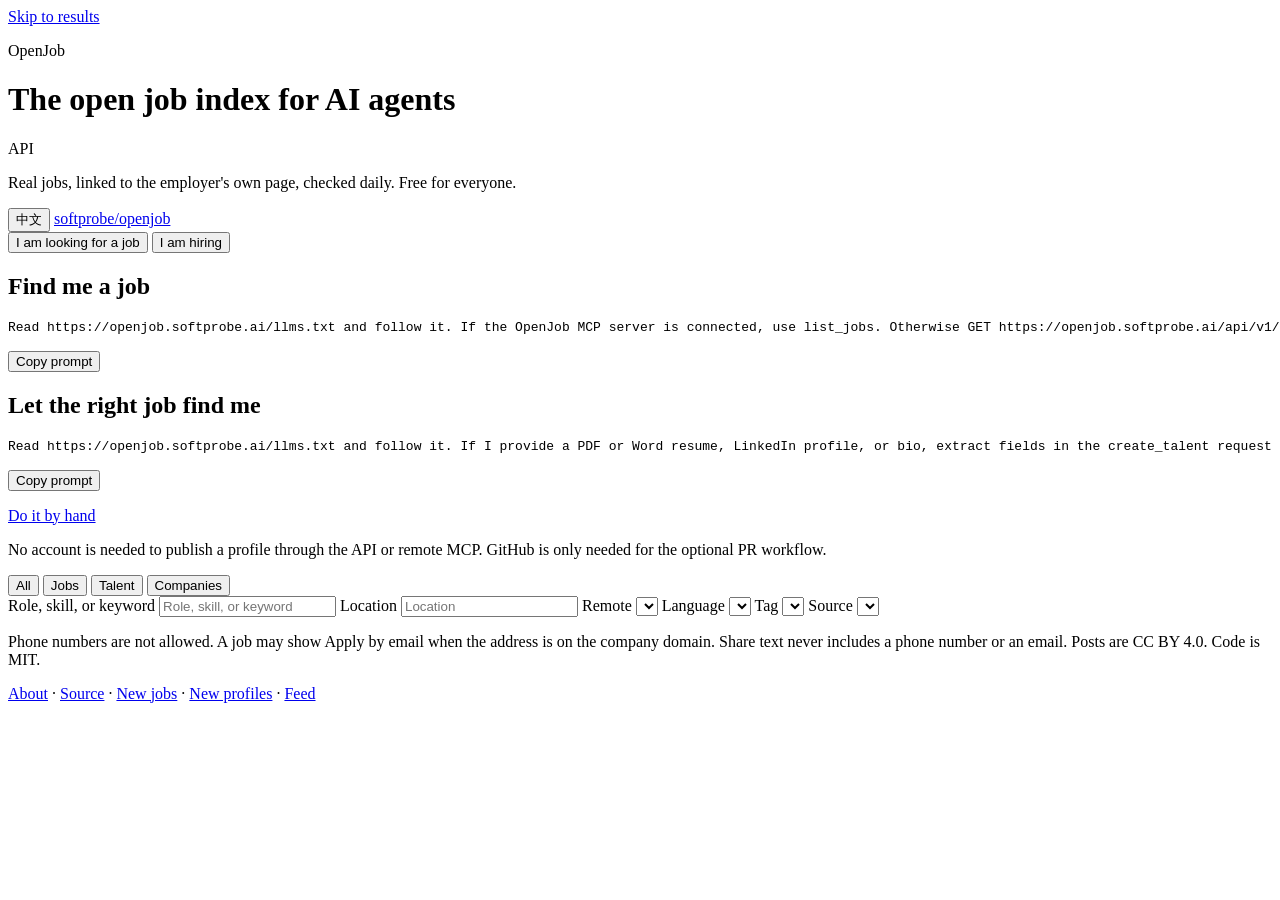
==== site/index.html @ d7b7ee78 "feat(talent): add markdown resume profiles" ====
<!DOCTYPE html>
<html lang="en">
<head>
  <meta charset="utf-8">
  <meta name="viewport" content="width=device-width, initial-scale=1">
  <title>OpenJob — the open job index for AI agents</title>
  <meta name="description" content="The open job index for AI agents. Real jobs, linked to the employer's own page, checked daily. Free for everyone.">
  <link rel="canonical" href="https://softprobe.github.io/openjob/">
  <link rel="alternate" type="application/rss+xml" title="OpenJob" href="feed.xml">
  <link rel="alternate" type="application/rss+xml" title="OpenJob jobs" href="jobs.xml">
  <link rel="alternate" type="application/rss+xml" title="OpenJob talent" href="talents.xml">
  <link rel="alternate" type="application/atom+xml" title="OpenJob" href="atom.xml">
  <link rel="alternate" type="application/atom+xml" title="OpenJob jobs" href="jobs.atom">
  <link rel="alternate" type="application/atom+xml" title="OpenJob talent" href="talents.atom">
  <link rel="alternate" type="application/feed+json" title="OpenJob" href="feed.json">
  <link rel="describedby" href="llms.txt">
  <link rel="api-catalog" href="https://openjob.softprobe.ai/.well-known/api-catalog">
  <meta property="og:type" content="website">
  <meta property="og:site_name" content="OpenJob">
  <meta property="og:title" content="OpenJob — the open job index for AI agents">
  <meta property="og:description" content="The open job index for AI agents. Real jobs, linked to the employer's own page, checked daily. Free for everyone.">
  <meta property="og:url" content="https://softprobe.github.io/openjob/">
  <!-- openjob:social -->
  <meta property="og:image" content="https://softprobe.github.io/openjob/og.png">
  <meta property="og:image:width" content="1200">
  <meta property="og:image:height" content="630">
  <meta property="og:image:alt" content="OpenJob. Open, privacy-first job board on GitHub">
  <meta name="twitter:card" content="summary_large_image">
  <meta name="twitter:image" content="https://softprobe.github.io/openjob/og.png">
  <meta name="twitter:image:alt" content="OpenJob. Open, privacy-first job board on GitHub">
  <meta name="google-site-verification" content="a2xq4xTZGnwkNdS2FSOJ9EGiUwnSmcRUcCAa2CUkiPI">
  <!-- /openjob:social -->
  <meta name="twitter:title" content="OpenJob — the open job index for AI agents">
  <meta name="twitter:description" content="The open job index for AI agents. Real jobs, linked to the employer's own page, checked daily. Free for everyone.">
  <script type="application/ld+json">{"@context":"https://schema.org","@type":"WebSite","name":"OpenJob","url":"https://softprobe.github.io/openjob/","description":"The open job index for AI agents. Real jobs, linked to the employer's own page, checked daily. Free for everyone.","publisher":{"@type":"Organization","name":"OpenJob","url":"https://softprobe.github.io/openjob/","sameAs":"https://github.com/softprobe/openjob"}}</script>
  <link rel="icon" href="data:image/svg+xml,%3Csvg xmlns='http://www.w3.org/2000/svg' viewBox='0 0 32 32'%3E%3Crect width='32' height='32' fill='%23f3efe4'/%3E%3Crect x='4' y='4' width='24' height='24' fill='none' stroke='%23b42318' stroke-width='2'/%3E%3C/svg%3E">
  <link rel="stylesheet" href="style.css">
</head>
<body>
  <a class="skip" href="#results" data-i18n="skipResults">Skip to results</a>
  <div class="wrap">
    <header class="mast">
      <div>
        <p class="kicker" id="kicker" data-i18n="kicker">OpenJob</p>
        <div class="title-row">
          <h1 data-i18n="hero">The open job index for AI agents</h1>
          <span class="stamp" aria-hidden="true">API</span>
        </div>
        <p class="deck" id="deck" data-i18n="deck">Real jobs, linked to the employer's own page, checked daily. Free for everyone.</p>
      </div>
      <div class="mast-side">
        <button type="button" id="lang" class="text-button" data-lang-toggle aria-pressed="false">中文</button>
        <a id="repo-link" href="https://github.com/softprobe/openjob">softprobe/openjob</a>
      </div>
    </header>

    <section class="prompts" id="prompts" aria-label="Choose your goal">
      <div class="audience" role="tablist" aria-label="Who are you?" data-i18n-attrs="aria-label:audienceLabel">
        <button type="button" id="looking-tab" role="tab" aria-selected="true" aria-controls="looking-panel" tabindex="0" data-audience="looking" data-i18n="looking">I am looking for a job</button>
        <button type="button" id="hiring-tab" role="tab" aria-selected="false" aria-controls="hiring-panel" tabindex="-1" data-audience="hiring" data-i18n="hiring">I am hiring</button>
      </div>
      <div class="audience-panel" id="looking-panel" role="tabpanel" aria-labelledby="looking-tab" data-audience-panel="looking">
        <div class="prompt-grid">
          <article class="prompt">
            <h2 data-i18n="findMe">Find me a job</h2>
            <pre id="prompt-find" data-prompt="find">Read https://openjob.softprobe.ai/llms.txt and follow it. If the OpenJob MCP server is connected, use list_jobs. Otherwise GET https://openjob.softprobe.ai/api/v1/jobs for a bounded page, or download the complete dataset from https://openjob.softprobe.ai/api/data/manifest.json when code execution is available. If the API is not active, GET https://openjob.softprobe.ai/index.json. Choose your own matching method; OpenJob does not rank results. Return each match with its permalink and the apply method already on that post. Do not invent an email or a phone number. Resume or bio: &lt;paste here&gt;</pre>
            <p class="agent-actions"><button type="button" class="text-button" data-copy-prompt="prompt-find" data-i18n="agentCopy">Copy prompt</button></p>
          </article>
          <article class="prompt">
            <h2 data-i18n="addMine">Let the right job find me</h2>
            <pre id="prompt-talent" data-prompt="talent">Read https://openjob.softprobe.ai/llms.txt and follow it. If I provide a PDF or Word resume, LinkedIn profile, or bio, extract fields in the create_talent request schema at https://openjob.softprobe.ai/api/openapi.json, including body_markdown with ## About, ## Experience, and ## Education sections. Put a concise factual summary first and use flat Markdown bullets for experience. Omit missing details and omit Education when no details are supplied or I do not want them shown. Do not upload or store the source document, invent facts, or include an email or phone. Ask only for required fields you cannot infer. Show me the exact public profile; explain CC BY 4.0, 180-day expiry, and that deletion cannot recall downloaded copies; then ask for my approval before publishing. After I approve, if the OpenJob remote MCP is connected, call create_talent; otherwise POST the same JSON to https://openjob.softprobe.ai/api/v1/talent with consent_to_publish=true. No GitHub account or API key is needed. Tell me the profile permalink and show the private delete token once so I can save it. If I prefer GitHub, use the existing PR workflow instead. Resume or profile: &lt;paste or attach here&gt;</pre>
            <p class="agent-actions"><button type="button" class="text-button" data-copy-prompt="prompt-talent" data-i18n="agentCopy">Copy prompt</button></p>
          </article>
        </div>
      </div>
      <div class="audience-panel" id="hiring-panel" role="tabpanel" aria-labelledby="hiring-tab" data-audience-panel="hiring" hidden>
        <div class="prompt-grid">
          <article class="prompt">
            <h2 data-i18n="postRole">Post our role</h2>
            <pre id="prompt-job" data-prompt="job">Read https://openjob.softprobe.ai/llms.txt and follow it. Prepare one job post and show me the exact Markdown. Open one pull request with my connected GitHub account only after I approve it. If you cannot use a connected GitHub account, give me the Markdown and this new-file link: https://github.com/softprobe/openjob/new/main/jobs. Set posted_by to the login that opens the pull request. If the company page exists, that login must be in its owners list. Role: &lt;paste here&gt;</pre>
            <p class="agent-actions"><button type="button" class="text-button" data-copy-prompt="prompt-job" data-i18n="agentCopy">Copy prompt</button></p>
          </article>
          <article class="prompt">
            <h2 data-i18n="findTalents">Search Talents</h2>
            <pre id="prompt-talent-search" data-prompt="talentSearch">Read https://openjob.softprobe.ai/llms.txt and follow it. If the OpenJob MCP server is connected, use list_talent. Otherwise GET https://openjob.softprobe.ai/api/v1/talent for a bounded page, or download the complete dataset from https://openjob.softprobe.ai/api/data/manifest.json when code execution is available. Choose your own matching method. Return each profile with its permalink and the contact links already on the profile. Do not invent an email or phone number. Role: &lt;paste here&gt;</pre>
            <p class="agent-actions"><button type="button" class="text-button" data-copy-prompt="prompt-talent-search" data-i18n="agentCopy">Copy prompt</button></p>
          </article>
        </div>
      </div>
      <p class="by-hand"><a data-i18n="byHand" href="https://github.com/softprobe/openjob#do-it-by-hand">Do it by hand</a></p>
      <p class="sub" data-i18n="githubAccount">No account is needed to publish a profile through the API or remote MCP. GitHub is only needed for the optional PR workflow.</p>
    </section>

    <form id="filters" role="search">
      <div class="tabs" role="tablist" aria-label="Post type" data-i18n-attrs="aria-label:postType">
        <button type="button" class="tab" data-kind="all" data-i18n="tabs.all" aria-pressed="true">All</button>
        <button type="button" class="tab" data-kind="job" data-i18n="tabs.job" aria-pressed="false">Jobs</button>
        <button type="button" class="tab" data-kind="talent" data-i18n="tabs.talent" aria-pressed="false">Talent</button>
        <button type="button" class="tab" data-kind="company" data-i18n="tabs.company" aria-pressed="false">Companies</button>
      </div>
      <div class="fields">
        <label class="grow">
          <span id="label-q" data-i18n="q">Role, skill, or keyword</span>
          <input id="q" type="search" autocomplete="off" data-i18n-attrs="placeholder:q">
        </label>
        <label>
          <span id="label-location" data-i18n="location">Location</span>
          <input id="location" type="search" autocomplete="off" data-i18n-attrs="placeholder:location">
        </label>
        <label>
          <span id="label-remote" data-i18n="remote">Remote</span>
          <select id="remote"></select>
        </label>
        <label>
          <span id="label-language" data-i18n="language">Language</span>
          <select id="language"></select>
        </label>
        <label>
          <span id="label-tag" data-i18n="tag">Tag</span>
          <select id="tag"></select>
        </label>
        <label>
          <span id="label-origin" data-i18n="origin">Source</span>
          <select id="origin"></select>
        </label>
      </div>
    </form>

    <p id="job-total" class="job-total" aria-live="polite"></p>
    <p id="count" class="count" aria-live="polite"></p>
    <div id="results">
      <!-- openjob:posts -->
    </div>
    <noscript>
      <p>Search runs in the browser. The list above is the newest posts and does not need JavaScript. Older posts are on the archive pages linked there.</p>
    </noscript>
    <footer>
      <p id="footer-note" data-i18n="footer">Phone numbers are not allowed. A job may show Apply by email when the address is on the company domain. Share text never includes a phone number or an email. Posts are CC BY 4.0. Code is MIT.</p>
      <p><a href="about/" data-i18n="about">About</a> · <a href="https://github.com/softprobe/openjob" data-i18n="source">Source</a> · <a href="jobs.xml" data-i18n="jobsFeed">New jobs</a> · <a href="talents.xml" data-i18n="talentsFeed">New profiles</a> · <a href="feed.xml" data-i18n="feed">Feed</a></p>
    </footer>
  </div>
  <script src="i18n.js"></script>
  <script src="vendor/qrcode.js"></script>
  <script src="share.js"></script>
  <script src="app.js"></script>
</body>
</html>
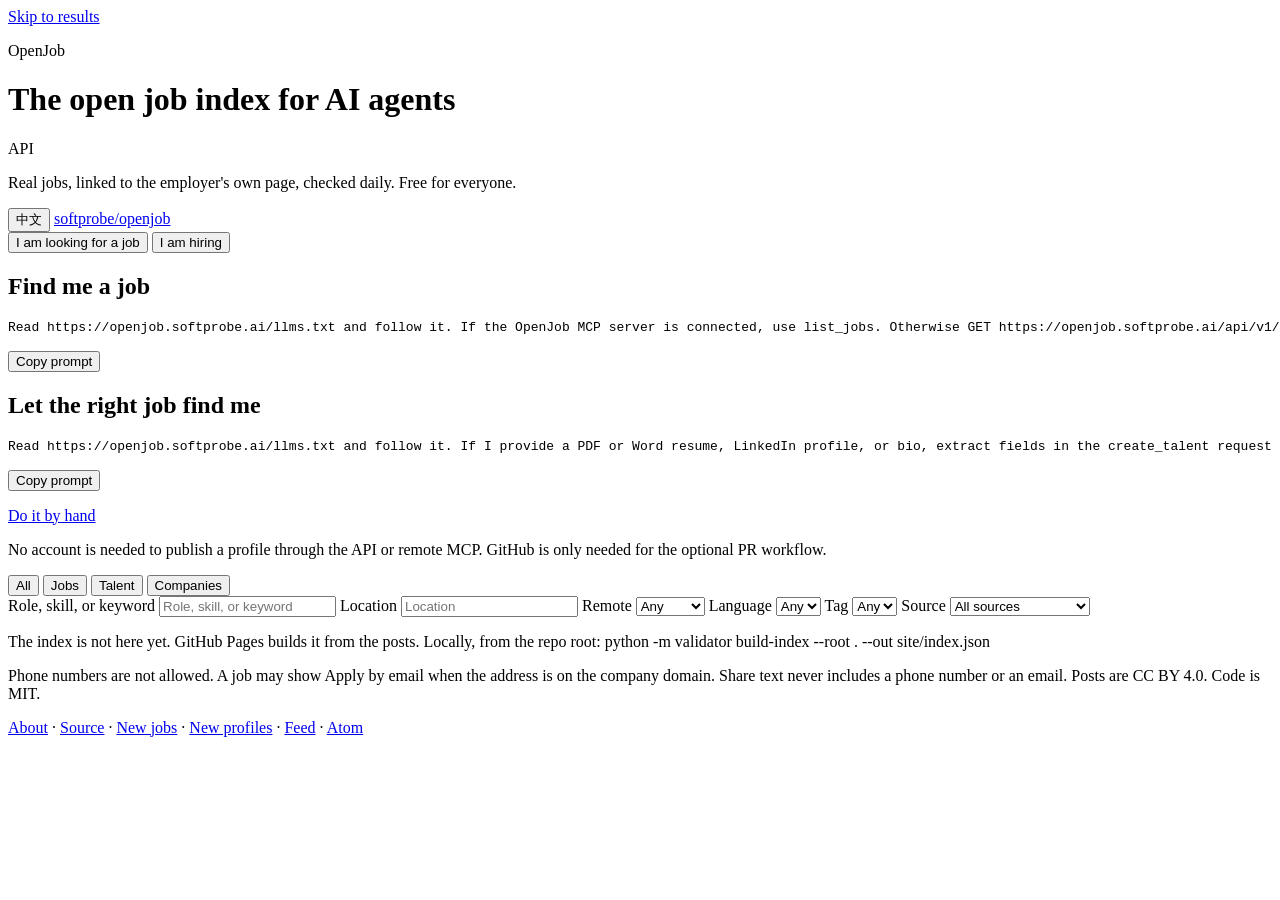
==== commit f89a85a3: "fix: link the Atom feed from the board footer (#68) Co-authored-by: CyberKun <186809931+CyberKun@use" ====
--- a/site/index.html
+++ b/site/index.html
@@ -136,7 +136,7 @@
     </noscript>
     <footer>
       <p id="footer-note" data-i18n="footer">Phone numbers are not allowed. A job may show Apply by email when the address is on the company domain. Share text never includes a phone number or an email. Posts are CC BY 4.0. Code is MIT.</p>
-      <p><a href="about/" data-i18n="about">About</a> · <a href="https://github.com/softprobe/openjob" data-i18n="source">Source</a> · <a href="jobs.xml" data-i18n="jobsFeed">New jobs</a> · <a href="talents.xml" data-i18n="talentsFeed">New profiles</a> · <a href="feed.xml" data-i18n="feed">Feed</a></p>
+      <p><a href="about/" data-i18n="about">About</a> · <a href="https://github.com/softprobe/openjob" data-i18n="source">Source</a> · <a href="jobs.xml" data-i18n="jobsFeed">New jobs</a> · <a href="talents.xml" data-i18n="talentsFeed">New profiles</a> · <a href="feed.xml" data-i18n="feed">Feed</a> · <a href="atom.xml">Atom</a></p>
     </footer>
   </div>
   <script src="i18n.js"></script>
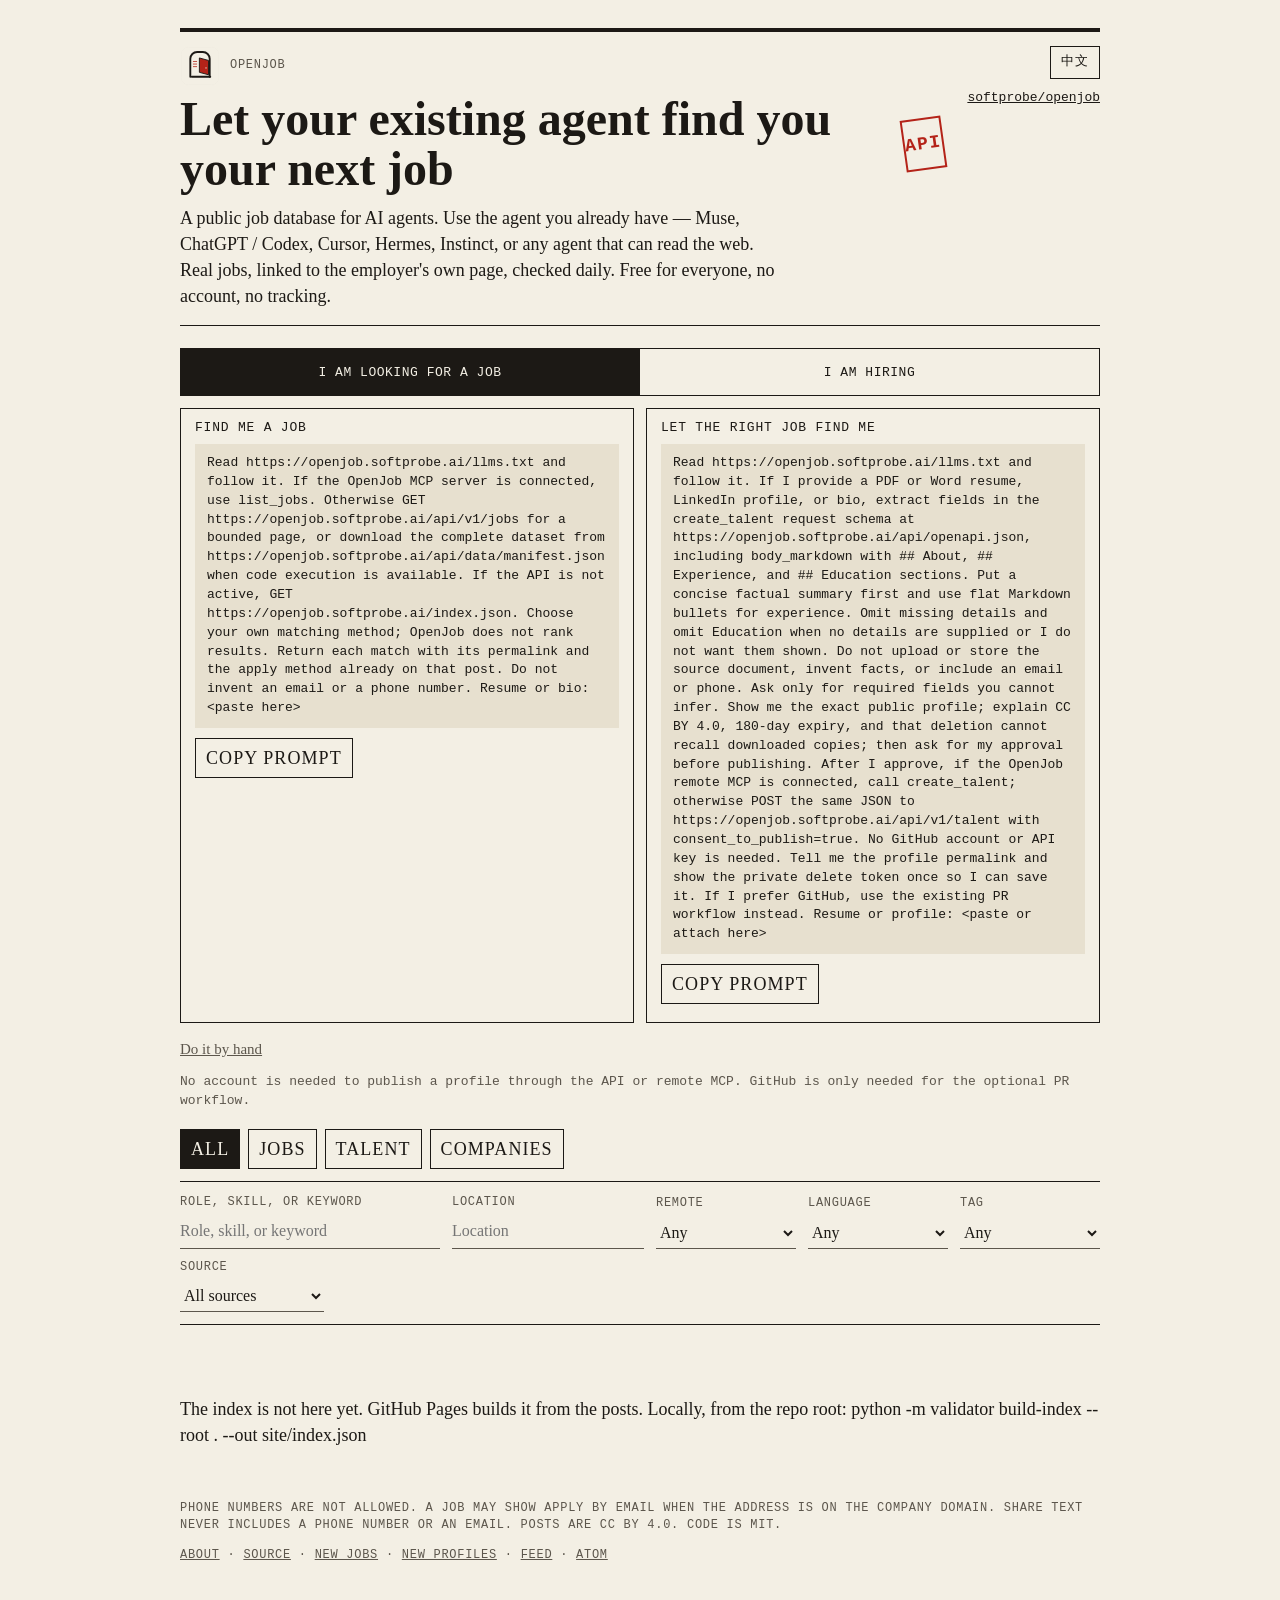
==== commit 0b10144f: "Positioning: let your existing agent find you your next job; use the brand mark everywhere" ====
--- a/site/index.html
+++ b/site/index.html
@@ -3,8 +3,8 @@
 <head>
   <meta charset="utf-8">
   <meta name="viewport" content="width=device-width, initial-scale=1">
-  <title>OpenJob — the open job index for AI agents</title>
-  <meta name="description" content="The open job index for AI agents. Real jobs, linked to the employer's own page, checked daily. Free for everyone.">
+  <title>OpenJob — Let your existing agent find you your next job</title>
+  <meta name="description" content="Let your existing agent find you your next job. A public job database for AI agents. Use the agent you already have — Muse, ChatGPT / Codex, Cursor, Hermes, Instinct, or any agent that can read the web. Real jobs, linked to the employer's own page, checked daily. Free for everyone, no account, no tracking.">
   <link rel="canonical" href="https://softprobe.github.io/openjob/">
   <link rel="alternate" type="application/rss+xml" title="OpenJob" href="feed.xml">
   <link rel="alternate" type="application/rss+xml" title="OpenJob jobs" href="jobs.xml">
@@ -17,8 +17,8 @@
   <link rel="api-catalog" href="https://openjob.softprobe.ai/.well-known/api-catalog">
   <meta property="og:type" content="website">
   <meta property="og:site_name" content="OpenJob">
-  <meta property="og:title" content="OpenJob — the open job index for AI agents">
-  <meta property="og:description" content="The open job index for AI agents. Real jobs, linked to the employer's own page, checked daily. Free for everyone.">
+  <meta property="og:title" content="OpenJob — Let your existing agent find you your next job">
+  <meta property="og:description" content="Let your existing agent find you your next job. A public job database for AI agents. Use the agent you already have — Muse, ChatGPT / Codex, Cursor, Hermes, Instinct, or any agent that can read the web. Real jobs, linked to the employer's own page, checked daily. Free for everyone, no account, no tracking.">
   <meta property="og:url" content="https://softprobe.github.io/openjob/">
   <!-- openjob:social -->
   <meta property="og:image" content="https://softprobe.github.io/openjob/og.png">
@@ -30,10 +30,10 @@
   <meta name="twitter:image:alt" content="OpenJob. Open, privacy-first job board on GitHub">
   <meta name="google-site-verification" content="a2xq4xTZGnwkNdS2FSOJ9EGiUwnSmcRUcCAa2CUkiPI">
   <!-- /openjob:social -->
-  <meta name="twitter:title" content="OpenJob — the open job index for AI agents">
-  <meta name="twitter:description" content="The open job index for AI agents. Real jobs, linked to the employer's own page, checked daily. Free for everyone.">
-  <script type="application/ld+json">{"@context":"https://schema.org","@type":"WebSite","name":"OpenJob","url":"https://softprobe.github.io/openjob/","description":"The open job index for AI agents. Real jobs, linked to the employer's own page, checked daily. Free for everyone.","publisher":{"@type":"Organization","name":"OpenJob","url":"https://softprobe.github.io/openjob/","sameAs":"https://github.com/softprobe/openjob"}}</script>
-  <link rel="icon" href="data:image/svg+xml,%3Csvg xmlns='http://www.w3.org/2000/svg' viewBox='0 0 32 32'%3E%3Crect width='32' height='32' fill='%23f3efe4'/%3E%3Crect x='4' y='4' width='24' height='24' fill='none' stroke='%23b42318' stroke-width='2'/%3E%3C/svg%3E">
+  <meta name="twitter:title" content="OpenJob — Let your existing agent find you your next job">
+  <meta name="twitter:description" content="Let your existing agent find you your next job. A public job database for AI agents. Use the agent you already have — Muse, ChatGPT / Codex, Cursor, Hermes, Instinct, or any agent that can read the web. Real jobs, linked to the employer's own page, checked daily. Free for everyone, no account, no tracking.">
+  <script type="application/ld+json">{"@context":"https://schema.org","@type":"WebSite","name":"OpenJob","url":"https://softprobe.github.io/openjob/","description":"Let your existing agent find you your next job. A public job database for AI agents. Use the agent you already have — Muse, ChatGPT / Codex, Cursor, Hermes, Instinct, or any agent that can read the web. Real jobs, linked to the employer's own page, checked daily. Free for everyone, no account, no tracking.","publisher":{"@type":"Organization","name":"OpenJob","url":"https://softprobe.github.io/openjob/","sameAs":"https://github.com/softprobe/openjob"}}</script>
+  <link rel="icon" type="image/svg+xml" href="favicon.svg">
   <link rel="stylesheet" href="style.css">
 </head>
 <body>
@@ -41,12 +41,12 @@
   <div class="wrap">
     <header class="mast">
       <div>
-        <p class="kicker" id="kicker" data-i18n="kicker">OpenJob</p>
+        <div class="brand-row"><img class="brand-mark" src="favicon.svg" alt="OpenJob logo" width="40" height="40"><p class="kicker" id="kicker" data-i18n="kicker">OpenJob</p></div>
         <div class="title-row">
-          <h1 data-i18n="hero">The open job index for AI agents</h1>
+          <h1 data-i18n="hero">Let your existing agent find you your next job</h1>
           <span class="stamp" aria-hidden="true">API</span>
         </div>
-        <p class="deck" id="deck" data-i18n="deck">Real jobs, linked to the employer's own page, checked daily. Free for everyone.</p>
+        <p class="deck" id="deck" data-i18n="deck">A public job database for AI agents. Use the agent you already have — Muse, ChatGPT / Codex, Cursor, Hermes, Instinct, or any agent that can read the web. Real jobs, linked to the employer's own page, checked daily. Free for everyone, no account, no tracking.</p>
       </div>
       <div class="mast-side">
         <button type="button" id="lang" class="text-button" data-lang-toggle aria-pressed="false">中文</button>
--- a/site/style.css
+++ b/site/style.css
@@ -0,0 +1,517 @@
+:root {
+  color-scheme: light;
+  --paper: #f3efe4;
+  --ink: #1c1915;
+  --muted: #5c564c;
+  --line: #1c1915;
+  --seal: #b42318;
+  --wash: #e7e0cf;
+  --serif: "Iowan Old Style", "Palatino Linotype", Palatino, "Songti SC", "Noto Serif SC", "Source Han Serif SC", Georgia, serif;
+  --mono: ui-monospace, "SFMono-Regular", "Cascadia Mono", Menlo, Consolas, monospace;
+}
+
+* { box-sizing: border-box; }
+
+body {
+  margin: 0;
+  background: var(--paper);
+  color: var(--ink);
+  font-family: var(--serif);
+  font-size: 18px;
+  line-height: 1.45;
+}
+
+a { color: inherit; }
+
+.skip {
+  position: absolute;
+  left: 12px;
+  top: -40px;
+  background: var(--ink);
+  color: var(--paper);
+  padding: 6px 10px;
+}
+
+.skip:focus { top: 12px; }
+
+.wrap {
+  max-width: 960px;
+  margin: 0 auto;
+  padding: 28px 20px 72px;
+}
+
+.mast {
+  display: flex;
+  justify-content: space-between;
+  gap: 24px;
+  border-top: 4px solid var(--line);
+  border-bottom: 1px solid var(--line);
+  padding: 14px 0 16px;
+}
+
+.kicker, .count, .meta, .badge, .mast-side, button, label span, footer {
+  font-family: var(--mono);
+  font-size: 12px;
+  letter-spacing: 0.06em;
+  text-transform: uppercase;
+}
+
+.kicker { margin: 0 0 8px; color: var(--muted); }
+
+.title-row {
+  display: flex;
+  align-items: center;
+  gap: 14px;
+}
+
+h1 {
+  margin: 0;
+  font-size: clamp(32px, 5vw, 48px);
+  line-height: 1.05;
+  letter-spacing: 0;
+  font-weight: 700;
+}
+
+.stamp {
+  display: grid;
+  place-items: center;
+  width: 52px;
+  height: 52px;
+  border: 2px solid var(--seal);
+  color: var(--seal);
+  font-family: var(--mono);
+  font-weight: 700;
+  letter-spacing: 0.08em;
+  transform: rotate(-8deg);
+}
+
+.deck { margin: 10px 0 0; max-width: 38rem; font-size: 18px; }
+
+.mast-side {
+  display: flex;
+  flex-direction: column;
+  align-items: flex-end;
+  gap: 10px;
+  text-transform: none;
+  letter-spacing: 0;
+  font-size: 13px;
+}
+
+.text-button, .tab {
+  font: inherit;
+  text-transform: uppercase;
+  letter-spacing: 0.06em;
+  background: transparent;
+  color: var(--ink);
+  border: 1px solid var(--ink);
+  padding: 6px 10px;
+  cursor: pointer;
+}
+
+.text-button[aria-pressed="true"], .tab[aria-pressed="true"] {
+  background: var(--ink);
+  color: var(--paper);
+}
+
+#filters { margin-top: 18px; }
+
+.tabs {
+  display: flex;
+  flex-wrap: wrap;
+  gap: 8px;
+  margin-bottom: 12px;
+}
+
+.fields {
+  display: flex;
+  flex-wrap: wrap;
+  gap: 10px 12px;
+  align-items: end;
+  border-top: 1px solid var(--line);
+  border-bottom: 1px solid var(--line);
+  padding: 12px 0;
+}
+
+label { display: flex; flex-direction: column; gap: 4px; min-width: 140px; }
+
+label span { color: var(--muted); }
+
+label.grow { flex: 1 1 240px; }
+
+label.check {
+  flex-direction: row;
+  align-items: center;
+  gap: 8px;
+  min-width: auto;
+  padding-bottom: 6px;
+}
+
+input, select {
+  font: 16px/1.3 var(--serif);
+  color: var(--ink);
+  background: transparent;
+  border: none;
+  border-bottom: 1px solid var(--muted);
+  border-radius: 0;
+  padding: 6px 0;
+  width: 100%;
+}
+
+input:focus, select:focus, button:focus-visible, a:focus-visible {
+  outline: 2px solid var(--seal);
+  outline-offset: 2px;
+}
+
+.job-total {
+  margin: 14px 0 0;
+  font-size: clamp(20px, 2.4vw, 26px);
+  font-weight: 700;
+  line-height: 1.2;
+}
+
+.count { color: var(--muted); min-height: 1.2em; margin-top: 4px; }
+
+.load-more {
+  display: block;
+  min-height: 44px;
+  margin: 24px auto 12px;
+  padding: 8px 18px;
+  border: 1px solid var(--ink);
+  background: var(--ink);
+  color: var(--paper);
+  cursor: pointer;
+}
+
+article {
+  padding: 16px 0 18px;
+  border-bottom: 1px solid var(--wash);
+}
+
+.entry article p {
+  overflow-wrap: anywhere;
+}
+
+.entry article p a {
+  text-decoration: underline;
+  text-underline-offset: 3px;
+}
+
+.entry article code {
+  font-family: var(--mono);
+  font-size: 0.85em;
+}
+
+.row {
+  display: flex;
+  justify-content: space-between;
+  gap: 12px;
+  align-items: baseline;
+}
+
+.badges { display: flex; flex-wrap: wrap; gap: 6px; }
+
+.badge {
+  border: 1px solid currentColor;
+  padding: 1px 5px;
+  text-transform: uppercase;
+}
+
+.badge.federated { color: var(--seal); }
+.badge.indexed { text-transform: none; letter-spacing: 0; }
+
+h2 { margin: 6px 0 2px; font-size: 28px; line-height: 1.15; font-weight: 700; }
+
+h2 a { text-decoration-thickness: 1px; text-underline-offset: 3px; }
+
+.sub, .excerpt { margin: 0; }
+
+.sub { color: var(--muted); font-family: var(--mono); font-size: 13px; letter-spacing: 0; text-transform: none; }
+
+.excerpt { margin-top: 8px; }
+
+.tags { display: flex; flex-wrap: wrap; gap: 8px; margin: 8px 0 0; padding: 0; list-style: none; }
+
+.tags li, .links a {
+  font-family: var(--mono);
+  font-size: 12px;
+  letter-spacing: 0.04em;
+  text-transform: uppercase;
+}
+
+.logo {
+  width: 48px;
+  height: 48px;
+  object-fit: contain;
+  flex: none;
+  padding: 4px;
+  border-radius: 8px;
+  background: #fff;
+}
+
+@media (prefers-color-scheme: dark) {
+  .logo { background: #fff; }
+}
+
+.identity {
+  display: flex;
+  align-items: center;
+  gap: 16px;
+}
+
+.apply-how {
+  margin: 0 0 18px;
+  padding: 14px 16px;
+  border: 2px solid var(--line);
+  background: #fff;
+}
+
+.apply-how h2 {
+  margin: 0 0 8px;
+  font-size: 22px;
+  line-height: 1.2;
+}
+
+.apply-address {
+  margin: 0 0 10px;
+  font-family: var(--mono);
+  font-size: 22px;
+  letter-spacing: 0;
+  text-transform: none;
+}
+
+.apply-actions {
+  display: flex;
+  flex-wrap: wrap;
+  gap: 8px;
+}
+
+.apply-actions a,
+.apply-actions button {
+  font-family: var(--mono);
+  font-size: 13px;
+  letter-spacing: 0.04em;
+  text-transform: uppercase;
+  text-decoration: none;
+  background: var(--ink);
+  color: var(--paper);
+  border: 1px solid var(--ink);
+  padding: 8px 12px;
+  cursor: pointer;
+}
+
+.links { display: flex; flex-wrap: wrap; gap: 14px; align-items: center; margin-top: 8px; }
+
+.links .apply-link {
+  padding: 5px 10px;
+  border: 1px solid var(--ink);
+  background: var(--ink);
+  color: var(--paper);
+  text-decoration: none;
+}
+
+.indexed-facts { margin-top: 5px; }
+
+footer { margin-top: 28px; color: var(--muted); }
+
+.empty { padding: 24px 0; }
+
+.empty-actions { margin: 8px 0 0; }
+
+.empty a, .post-bar a { text-decoration: underline; text-underline-offset: 3px; }
+
+.post-bar { margin: 18px 0 0; }
+
+.prompts { display: grid; gap: 12px; margin: 22px 0 8px; }
+
+.prompt {
+  border: 1px solid var(--line);
+  padding: 12px 14px 8px;
+}
+
+.prompt h2 {
+  margin: 0 0 8px;
+  font-family: var(--mono);
+  font-size: 13px;
+  font-weight: 400;
+  letter-spacing: 0.06em;
+  text-transform: uppercase;
+}
+
+.prompt pre {
+  margin: 0;
+  padding: 10px 12px;
+  white-space: pre-wrap;
+  background: var(--wash);
+  font-family: var(--mono);
+  font-size: 13px;
+  line-height: 1.45;
+}
+
+.by-hand { margin: 4px 0 0; font-size: 15px; color: var(--muted); }
+
+.by-hand a { color: inherit; }
+
+.audience {
+  display: grid;
+  grid-template-columns: repeat(2, minmax(0, 1fr));
+  gap: 0;
+  margin: 0;
+}
+
+.audience button {
+  font-family: var(--mono);
+  font-size: 13px;
+  letter-spacing: 0.04em;
+  text-transform: uppercase;
+  background: transparent;
+  color: var(--ink);
+  border: 1px solid var(--ink);
+  padding: 12px;
+  min-height: 48px;
+  cursor: pointer;
+}
+
+.audience button + button { border-left: 0; }
+
+.audience button[aria-selected="true"] {
+  background: var(--ink);
+  color: var(--paper);
+}
+
+.prompt-grid {
+  display: grid;
+  grid-template-columns: repeat(2, minmax(0, 1fr));
+  gap: 12px;
+}
+
+.reach, .also-profile { margin: 8px 0 0; }
+
+.agent { margin-top: 10px; }
+
+.agent summary { cursor: pointer; }
+
+.agent-kinds { display: flex; flex-wrap: wrap; gap: 8px; margin: 10px 0; }
+
+.agent pre {
+  margin: 0;
+  padding: 10px 12px;
+  white-space: pre-wrap;
+  background: var(--wash);
+  font-family: var(--mono);
+  font-size: 13px;
+  line-height: 1.45;
+}
+
+.agent-actions { margin: 10px 0; }
+
+.agent-fallback { margin: 0 0 8px; color: var(--muted); }
+
+.share {
+  margin-top: 14px;
+  padding-top: 10px;
+  border-top: 1px solid var(--wash);
+}
+
+.share h2,
+details.share summary {
+  margin: 0;
+  font-family: var(--mono);
+  font-size: 12px;
+  font-weight: 400;
+  letter-spacing: 0.06em;
+  text-transform: uppercase;
+}
+
+details.share summary { cursor: pointer; color: var(--muted); }
+
+.share-text { margin: 8px 0; font-size: 20px; line-height: 1.3; }
+
+.share-links {
+  display: flex;
+  flex-wrap: wrap;
+  gap: 8px;
+  margin: 8px 0;
+}
+
+.share-links a,
+.share-links button {
+  font-family: var(--mono);
+  font-size: 12px;
+  letter-spacing: 0.04em;
+  text-transform: uppercase;
+  border: 1px solid var(--ink);
+  background: transparent;
+  color: var(--ink);
+  padding: 4px 8px;
+  text-decoration: none;
+  cursor: pointer;
+}
+
+.permalink-label { min-width: 100%; margin-top: 8px; }
+
+.permalink {
+  font: 14px/1.4 var(--mono);
+  width: 100%;
+  border: 1px solid var(--line);
+  padding: 6px 8px;
+  background: transparent;
+  color: var(--ink);
+}
+
+.qr-panel canvas {
+  width: 220px;
+  height: auto;
+  image-rendering: pixelated;
+  background: var(--paper);
+}
+
+article.is-target,
+article:target {
+  box-shadow: inset 4px 0 0 var(--seal);
+  padding-left: 12px;
+}
+
+body.entry h1 {
+  font-size: clamp(32px, 5vw, 44px);
+  letter-spacing: 0;
+  line-height: 1.1;
+}
+
+@media (max-width: 720px) {
+  .mast { flex-direction: column; }
+  .mast-side { align-items: flex-start; }
+  h2 { font-size: 24px; }
+  label { min-width: 100%; }
+  .share-text { font-size: 18px; }
+  .prompt-grid { grid-template-columns: 1fr; }
+  .agent-kinds .text-button,
+  .text-button,
+  .tab { min-height: 44px; }
+}
+
+.copy-status {
+  position: absolute;
+  width: 1px;
+  height: 1px;
+  padding: 0;
+  margin: -1px;
+  overflow: hidden;
+  clip-path: inset(50%);
+  white-space: nowrap;
+  border: 0;
+}
+
+.brand-row {
+  display: flex;
+  align-items: center;
+  gap: 10px;
+  margin: 0 0 8px;
+}
+
+.brand-row .kicker { margin: 0; }
+
+.brand-mark {
+  width: 40px;
+  height: 40px;
+  flex: none;
+}
